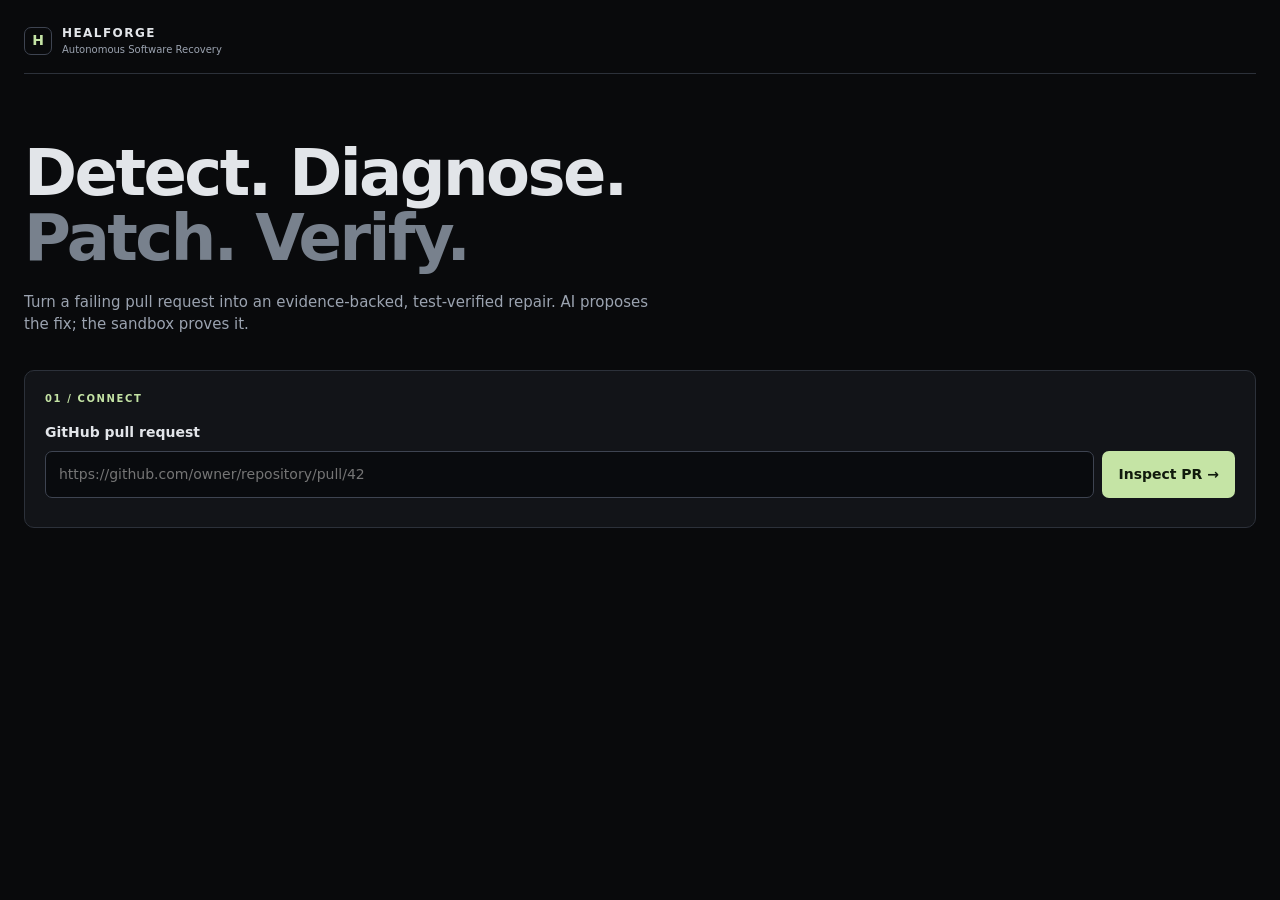
==== healforge/static/index.html @ f9c38d35 "Fix: Remove matplotlib-specific assumptions, raise context limits, structured patch errors - runner." ====
<!doctype html>
<html lang="en">
<head>
<meta charset="utf-8" />
<meta name="viewport" content="width=device-width,initial-scale=1" />
<title>HEALFORGE — Autonomous Software Recovery</title>
<link rel="stylesheet" href="/static/styles.css" />
</head>
<body>
<div class="shell">
<header class="topbar">
  <div class="brand"><span class="mark">H</span><div><strong>HEALFORGE</strong><small>Autonomous Software Recovery</small></div></div>
</header>
<main>
<section class="hero">
  <h1>Detect. Diagnose.</h1><h1><span>Patch. Verify.</span></h1>
  <p>Turn a failing pull request into an evidence-backed, test-verified repair. AI proposes the fix; the sandbox proves it.</p>
</section>
<section class="card input-card">
  <div class="section-label">01 / CONNECT</div>
  <label for="prUrl">GitHub pull request</label>
  <div class="input-row"><input id="prUrl" placeholder="https://github.com/owner/repository/pull/42" autocomplete="off" /><button id="inspect">Inspect PR <span>→</span></button></div>
  <div id="config" class="hint"></div>
</section>
<section id="workspace" class="hidden">
  <div class="grid two">
    <section class="card">
      <div class="section-label">02 / EVIDENCE</div>
      <div id="prMeta"></div>
      <div class="metric-row"><div><b id="fileCount">0</b><small>changed files</small></div><div><b id="checkCount">0</b><small>CI checks</small></div><div><b id="contextChars">0</b><small>context chars</small></div></div>
      <div id="files" class="file-list"></div>
    </section>
    <section class="card pipeline">
      <div class="section-label">03 / RECOVERY PIPELINE</div>
      <div class="stage active" id="stageInspect"><span>01</span><div><b>Repository evidence</b><small>PR diff, checks, changed files</small></div><em>READY</em></div>
      <div class="stage" id="stageDiagnose"><span>02</span><div><b>AI diagnosis</b><small>Root cause and repair strategy</small></div><em>WAITING</em></div>
      <div class="stage" id="stageRepair"><span>03</span><div><b>Patch generation</b><small>Minimal unified diff</small></div><em>WAITING</em></div>
      <div class="stage" id="stageVerify"><span>04</span><div><b>Sandbox verification</b><small>Apply patch, run tests</small></div><em>WAITING</em></div>
      <button class="primary full" id="runRecovery">Run recovery</button>
    </section>
  </div>
  <section id="diagnosisCard" class="card hidden result-card"></section>
  <section id="patchCard" class="card hidden result-card"></section>
  <section id="verifyCard" class="card hidden result-card"></section>
</section>
</main>
</div>
<script src="/static/app.js"></script>
</body>
</html>
---- static/styles.css ----
:root {
  --bg: #090a0c;
  --panel: #121418;
  --panel-soft: #0e0f12;
  --line: #2c313a;
  --line-strong: #3e4451;
  --text: #e2e5e9;
  --muted: #9ba3b0;
  --accent: #c5e4a5;
  --accent-ink: #111a0d;
  --danger: #fca5a5;
  --success: #86efac;
}

* {
  box-sizing: border-box;
}

html {
  background: var(--bg);
}

body {
  margin: 0;
  background: var(--bg);
  color: var(--text);
  font: 14px/1.5 Inter, ui-sans-serif, system-ui, -apple-system, "Segoe UI", sans-serif;
}

button,
input {
  font: inherit;
}

.shell {
  width: min(1380px, calc(100% - 48px));
  margin: 0 auto;
  padding: 24px 0 34px;
}

.topbar {
  display: flex;
  align-items: center;
  border-bottom: 1px solid var(--line);
  padding-bottom: 16px;
}

.brand {
  display: flex;
  gap: 10px;
  align-items: center;
}

.brand strong {
  display: block;
  letter-spacing: .12em;
  font-size: 12px;
}

.brand small {
  display: block;
  color: var(--muted);
  font-size: 10px;
}

.mark {
  display: grid;
  place-items: center;
  width: 28px;
  height: 28px;
  border: 1px solid var(--line-strong);
  border-radius: 7px;
  color: var(--accent);
  font-weight: 800;
}

.hero {
  padding: 54px 0 34px;
  max-width: 760px;
}

.eyebrow,
.section-label {
  color: var(--accent);
  font-size: 10px;
  letter-spacing: .16em;
  font-weight: 800;
}

.hero h1 {
  font-size: clamp(48px, 5vw, 78px);
  line-height: .99;
  letter-spacing: -.04em;
  margin: 14px 0 0;
}

.hero h1+h1 {
  margin-top: 2px;
}

.hero h1 span {
  color: #78818d;
}

.hero p {
  max-width: 650px;
  color: var(--muted);
  font-size: 15px;
  margin: 20px 0 0;
}

.card {
  background: var(--panel);
  border: 1px solid var(--line);
  border-radius: 10px;
  padding: 20px;
}

.input-card label {
  display: block;
  margin: 16px 0 8px;
  font-weight: 700;
}

.input-row {
  display: flex;
  gap: 8px;
}

.input-row input {
  flex: 1;
  min-width: 0;
  background: #090b0e;
  border: 1px solid var(--line-strong);
  color: var(--text);
  border-radius: 7px;
  padding: 12px 13px;
  outline: none;
}

.input-row input:focus {
  border-color: #69727e;
}

.button,
button {
  border: 0;
  cursor: pointer;
}

.input-row button,
.primary {
  background: var(--accent);
  color: var(--accent-ink);
  font-weight: 800;
  border-radius: 7px;
  padding: 0 16px;
}

button:disabled {
  cursor: wait;
  opacity: .62;
}

.hint {
  margin-top: 9px;
  color: var(--muted);
  font-size: 12px;
}

.notice {
  margin-top: 10px;
  padding: 9px 11px;
  border: 1px solid var(--line);
  border-radius: 7px;
  color: var(--muted);
  font-size: 12px;
  background: var(--panel-soft);
}

.notice.error {
  color: var(--danger);
  border-color: #4a3032;
}

.grid.two {
  display: grid;
  grid-template-columns: minmax(0, 1.25fr) minmax(320px, .75fr);
  gap: 12px;
  margin-top: 12px;
}

.metric-row {
  display: flex;
  gap: 30px;
  border-top: 1px solid var(--line);
  border-bottom: 1px solid var(--line);
  padding: 14px 0;
  margin: 17px 0;
}

.metric-row b {
  display: block;
  font-size: 18px;
}

.metric-row small {
  color: var(--muted);
}

.file-list {
  display: grid;
  gap: 6px;
}

.file {
  display: flex;
  justify-content: space-between;
  gap: 10px;
  background: var(--panel-soft);
  border: 1px solid var(--line);
  padding: 8px 10px;
  border-radius: 6px;
  font-family: ui-monospace, monospace;
  font-size: 11px;
}

.file em {
  font-style: normal;
  color: var(--muted);
}

.stage {
  display: grid;
  grid-template-columns: 30px 1fr auto;
  gap: 9px;
  align-items: center;
  padding: 12px 0;
  border-bottom: 1px solid var(--line);
}

.stage>span {
  color: #5e6672;
  font-family: ui-monospace, monospace;
}

.stage b {
  display: block;
}

.stage small {
  display: block;
  color: var(--muted);
  font-size: 11px;
}

.stage em {
  font-style: normal;
  color: #59616d;
  font-size: 9px;
  letter-spacing: .1em;
}

.stage.active em,
.stage.done em {
  color: var(--accent);
}

.stage.fail em {
  color: var(--danger);
}

.full {
  width: 100%;
  height: 42px;
  margin-top: 16px;
}

.result-card {
  margin-top: 12px;
}

.result-title {
  display: flex;
  justify-content: space-between;
  align-items: center;
  gap: 12px;
}

.result-title h2 {
  margin: 0;
  font-size: 18px;
}

.pill {
  flex: 0 0 auto;
  font-size: 10px;
  padding: 4px 7px;
  border-radius: 12px;
  border: 1px solid var(--line-strong);
  color: var(--muted);
}

.pill.good {
  color: var(--accent);
  border-color: #45503a;
}

.pill.bad {
  color: var(--danger);
  border-color: #553436;
}

.content {
  color: #c8cdd5;
}

.code {
  white-space: pre-wrap;
  background: #080a0d;
  border: 1px solid var(--line);
  border-radius: 7px;
  padding: 13px;
  overflow: auto;
  font: 12px/1.5 ui-monospace, SFMono-Regular, Consolas, monospace;
}

.kv {
  display: grid;
  grid-template-columns: 145px 1fr;
  gap: 8px;
  margin-top: 16px;
}

.kv b {
  color: #fff;
}

.kv span {
  color: var(--muted);
}

.actions {
  display: flex;
  gap: 8px;
  margin-top: 14px;
}

.secondary {
  background: #171b20;
  color: #e6e9ed;
  border: 1px solid var(--line-strong);
  border-radius: 7px;
  padding: 9px 12px;
}

.hidden {
  display: none;
}

footer {
  display: flex;
  justify-content: space-between;
  color: #59616d;
  font-size: 10px;
  letter-spacing: .1em;
  padding: 32px 0 16px;
  border-top: 1px solid var(--line);
  margin-top: 42px;
}

@media (max-width: 800px) {
  .shell {
    width: min(100% - 28px, 680px);
  }

  .grid.two {
    grid-template-columns: 1fr;
  }

  .input-row {
    flex-direction: column;
  }

  .input-row button {
    height: 42px;
  }

  .hero {
    padding-top: 42px;
  }

  .hero h1 {
    font-size: 50px;
  }

  .kv {
    grid-template-columns: 1fr;
  }

  footer {
    display: block;
  }

  footer span {
    display: block;
    margin: 6px 0;
  }
}
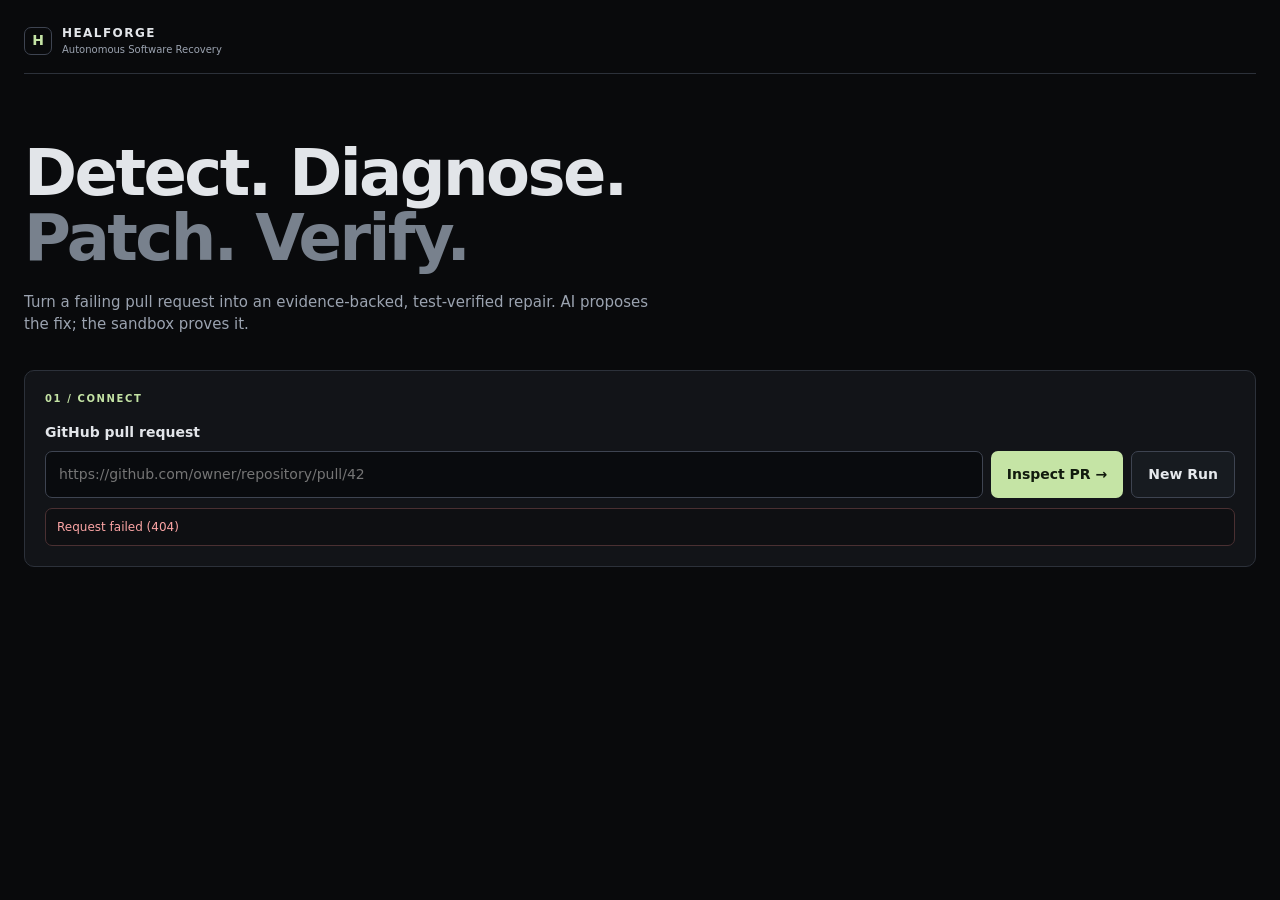
==== commit 816a2c26: "Fix UI state persistence bug with automatic reset on inspect and New Run button" ====
--- a/healforge/static/index.html
+++ b/healforge/static/index.html
@@ -19,8 +19,9 @@
 <section class="card input-card">
   <div class="section-label">01 / CONNECT</div>
   <label for="prUrl">GitHub pull request</label>
-  <div class="input-row"><input id="prUrl" placeholder="https://github.com/owner/repository/pull/42" autocomplete="off" /><button id="inspect">Inspect PR <span>→</span></button></div>
+  <div class="input-row"><input id="prUrl" placeholder="https://github.com/owner/repository/pull/42" autocomplete="off" /><button id="inspect">Inspect PR <span>→</span></button><button id="newRun" class="secondary" type="button" title="Start a fresh run">New Run</button></div>
   <div id="config" class="hint"></div>
+  <div id="notice" class="notice hidden" role="status" aria-live="polite"></div>
 </section>
 <section id="workspace" class="hidden">
   <div class="grid two">
--- a/static/styles.css
+++ b/static/styles.css
@@ -157,6 +157,21 @@
   padding: 0 16px;
 }
 
+.input-row button.secondary {
+  background: #171b20;
+  color: #e6e9ed;
+  border: 1px solid var(--line-strong);
+  font-weight: 600;
+  transition: all .15s ease;
+  white-space: nowrap;
+}
+
+.input-row button.secondary:hover {
+  background: #22272e;
+  border-color: #69727e;
+  color: #ffffff;
+}
+
 button:disabled {
   cursor: wait;
   opacity: .62;
